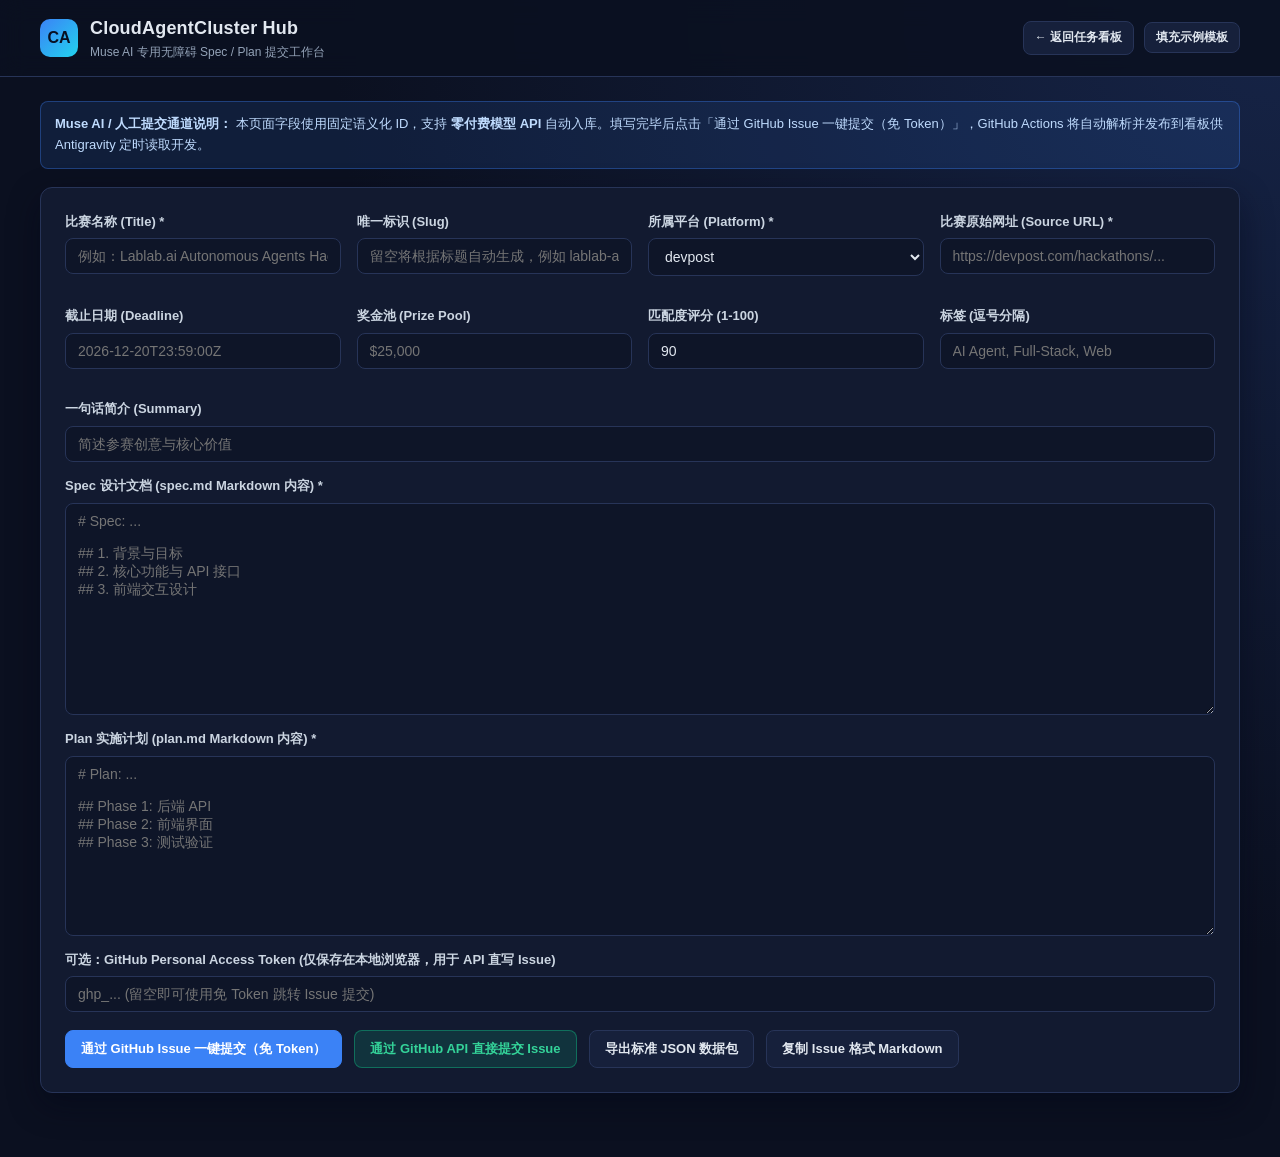
==== site/submit.html @ 7f3832cb "feat: initialize CloudAgentCluster hackathon automation hub" ====
<!DOCTYPE html>
<html lang="zh-CN">
<head>
  <meta charset="UTF-8" />
  <meta name="viewport" content="width=device-width, initial-scale=1.0" />
  <title>提交 Spec & Plan — CloudAgentCluster Hub</title>
  <link rel="stylesheet" href="assets/style.css" />
</head>
<body>
  <header class="topbar">
    <div class="topbar-inner">
      <div class="brand">
        <div class="brand-badge">CA</div>
        <div>
          <div class="brand-title">CloudAgentCluster Hub</div>
          <div class="brand-sub">Muse AI 专用无障碍 Spec / Plan 提交工作台</div>
        </div>
      </div>
      <nav class="nav-actions">
        <a href="index.html" class="btn btn-sm">← 返回任务看板</a>
        <button id="btn-fill-sample" type="button" class="btn btn-sm">填充示例模板</button>
      </nav>
    </div>
  </header>

  <main class="container">
    <div class="notice">
      <strong>Muse AI / 人工提交通道说明：</strong> 本页面字段使用固定语义化 ID，支持 <strong>零付费模型 API</strong> 自动入库。填写完毕后点击「通过 GitHub Issue 一键提交（免 Token）」，GitHub Actions 将自动解析并发布到看板供 Antigravity 定时读取开发。
    </div>

    <form id="spec-submit-form" class="form-panel">
      <div class="form-grid">
        <div class="form-field">
          <label for="hackathon-title">比赛名称 (Title) *</label>
          <input id="hackathon-title" name="title" class="input" type="text" required placeholder="例如：Lablab.ai Autonomous Agents Hackathon 2026" />
        </div>
        <div class="form-field">
          <label for="hackathon-slug">唯一标识 (Slug)</label>
          <input id="hackathon-slug" name="slug" class="input" type="text" placeholder="留空将根据标题自动生成，例如 lablab-agents-2026" />
        </div>
        <div class="form-field">
          <label for="hackathon-platform">所属平台 (Platform) *</label>
          <select id="hackathon-platform" name="platform">
            <option value="devpost">devpost</option>
            <option value="lablab">lablab</option>
            <option value="dorahacks">dorahacks</option>
            <option value="other">other</option>
          </select>
        </div>
        <div class="form-field">
          <label for="hackathon-url">比赛原始网址 (Source URL) *</label>
          <input id="hackathon-url" name="source_url" class="input" type="url" required placeholder="https://devpost.com/hackathons/..." />
        </div>
        <div class="form-field">
          <label for="hackathon-deadline">截止日期 (Deadline)</label>
          <input id="hackathon-deadline" name="deadline" class="input" type="text" placeholder="2026-12-20T23:59:00Z" />
        </div>
        <div class="form-field">
          <label for="hackathon-prize">奖金池 (Prize Pool)</label>
          <input id="hackathon-prize" name="prize_pool" class="input" type="text" placeholder="$25,000" />
        </div>
        <div class="form-field">
          <label for="hackathon-score">匹配度评分 (1-100)</label>
          <input id="hackathon-score" name="match_score" class="input" type="number" min="1" max="100" value="90" />
        </div>
        <div class="form-field">
          <label for="hackathon-tags">标签 (逗号分隔)</label>
          <input id="hackathon-tags" name="tags" class="input" type="text" placeholder="AI Agent, Full-Stack, Web" />
        </div>
      </div>

      <div class="form-field">
        <label for="hackathon-summary">一句话简介 (Summary)</label>
        <input id="hackathon-summary" name="summary" class="input" type="text" placeholder="简述参赛创意与核心价值" />
      </div>

      <div class="form-field">
        <label for="spec-content">Spec 设计文档 (spec.md Markdown 内容) *</label>
        <textarea id="spec-content" name="spec_content" rows="12" required placeholder="# Spec: ...&#10;&#10;## 1. 背景与目标&#10;## 2. 核心功能与 API 接口&#10;## 3. 前端交互设计"></textarea>
      </div>

      <div class="form-field">
        <label for="plan-content">Plan 实施计划 (plan.md Markdown 内容) *</label>
        <textarea id="plan-content" name="plan_content" rows="10" required placeholder="# Plan: ...&#10;&#10;## Phase 1: 后端 API&#10;## Phase 2: 前端界面&#10;## Phase 3: 测试验证"></textarea>
      </div>

      <div class="form-field">
        <label for="github-token">可选：GitHub Personal Access Token (仅保存在本地浏览器，用于 API 直写 Issue)</label>
        <input id="github-token" name="github_token" class="input" type="password" placeholder="ghp_... (留空即可使用免 Token 跳转 Issue 提交)" />
      </div>

      <div class="form-actions">
        <button id="btn-submit-issue" type="button" class="btn btn-primary">通过 GitHub Issue 一键提交（免 Token）</button>
        <button id="btn-submit-api" type="button" class="btn btn-success">通过 GitHub API 直接提交 Issue</button>
        <button id="btn-download-json" type="button" class="btn">导出标准 JSON 数据包</button>
        <button id="btn-copy-markdown" type="button" class="btn">复制 Issue 格式 Markdown</button>
      </div>
    </form>

    <section id="payload-preview-box" class="form-panel" style="margin-top:20px; display:none;">
      <h3 style="margin-bottom:8px;">已生成的结构化 Issue Markdown（若超长可复制粘贴到 GitHub Issue）</h3>
      <pre id="payload-preview" class="raw-pre"></pre>
    </section>
  </main>

  <div id="toast" class="toast"></div>

  <script src="assets/app.js"></script>
</body>
</html>
---- site/assets/style.css ----
:root {
  --bg: #0b1020;
  --bg-elevated: #121a30;
  --bg-card: #16203b;
  --bg-input: #0e1528;
  --border: #273458;
  --border-focus: #60a5fa;
  --text: #e2e8f0;
  --text-muted: #94a3b8;
  --accent: #3b82f6;
  --accent-hover: #2563eb;
  --cyan: #22d3ee;
  --green: #10b981;
  --amber: #f59e0b;
  --red: #ef4444;
  --purple: #a855f7;
  --radius: 12px;
  --shadow: 0 12px 32px rgba(2, 6, 23, 0.45);
}

* {
  box-sizing: border-box;
  margin: 0;
  padding: 0;
}

body {
  font-family: -apple-system, BlinkMacSystemFont, "Segoe UI", Roboto, "PingFang SC", "Microsoft YaHei", sans-serif;
  background: radial-gradient(circle at top right, #162447 0%, var(--bg) 55%);
  color: var(--text);
  min-height: 100vh;
  line-height: 1.6;
}

a {
  color: var(--cyan);
  text-decoration: none;
}

a:hover {
  text-decoration: underline;
}

.topbar {
  position: sticky;
  top: 0;
  z-index: 40;
  background: rgba(11, 16, 32, 0.88);
  backdrop-filter: blur(12px);
  border-bottom: 1px solid var(--border);
}

.topbar-inner {
  max-width: 1240px;
  margin: 0 auto;
  padding: 14px 20px;
  display: flex;
  align-items: center;
  justify-content: space-between;
  gap: 16px;
  flex-wrap: wrap;
}

.brand {
  display: flex;
  align-items: center;
  gap: 12px;
}

.brand-badge {
  width: 38px;
  height: 38px;
  border-radius: 10px;
  background: linear-gradient(135deg, var(--accent), var(--cyan));
  display: grid;
  place-items: center;
  font-weight: 800;
  color: #081022;
  font-size: 16px;
}

.brand-title {
  font-size: 18px;
  font-weight: 700;
  letter-spacing: 0.2px;
}

.brand-sub {
  font-size: 12px;
  color: var(--text-muted);
}

.nav-actions {
  display: flex;
  align-items: center;
  gap: 10px;
  flex-wrap: wrap;
}

.container {
  max-width: 1240px;
  margin: 0 auto;
  padding: 24px 20px 64px;
}

.hero-banner {
  background: linear-gradient(135deg, rgba(59, 130, 246, 0.14), rgba(34, 211, 238, 0.08));
  border: 1px solid var(--border);
  border-radius: var(--radius);
  padding: 20px 24px;
  margin-bottom: 22px;
  display: flex;
  justify-content: space-between;
  align-items: center;
  gap: 16px;
  flex-wrap: wrap;
}

.hero-banner h1 {
  font-size: 22px;
  margin-bottom: 6px;
}

.hero-banner p {
  color: var(--text-muted);
  font-size: 14px;
}

.stats-grid {
  display: grid;
  grid-template-columns: repeat(auto-fit, minmax(210px, 1fr));
  gap: 14px;
  margin-bottom: 22px;
}

.stat-card {
  background: var(--bg-elevated);
  border: 1px solid var(--border);
  border-radius: var(--radius);
  padding: 16px 18px;
}

.stat-label {
  font-size: 12px;
  color: var(--text-muted);
  text-transform: uppercase;
  letter-spacing: 0.6px;
}

.stat-value {
  font-size: 28px;
  font-weight: 700;
  margin-top: 6px;
}

.stat-pending { color: var(--amber); }
.stat-progress { color: var(--cyan); }
.stat-completed { color: var(--green); }

.toolbar {
  display: flex;
  gap: 12px;
  margin-bottom: 20px;
  flex-wrap: wrap;
  align-items: center;
  justify-content: space-between;
}

.filter-group {
  display: flex;
  gap: 8px;
  flex-wrap: wrap;
  align-items: center;
}

.input, select, textarea {
  background: var(--bg-input);
  border: 1px solid var(--border);
  border-radius: 8px;
  color: var(--text);
  padding: 9px 12px;
  font-size: 14px;
  font-family: inherit;
  outline: none;
  transition: border-color 0.15s ease;
}

.input:focus, select:focus, textarea:focus {
  border-color: var(--border-focus);
}

.btn {
  display: inline-flex;
  align-items: center;
  justify-content: center;
  gap: 6px;
  padding: 9px 15px;
  border-radius: 8px;
  border: 1px solid var(--border);
  background: var(--bg-card);
  color: var(--text);
  font-size: 13px;
  font-weight: 600;
  cursor: pointer;
  transition: all 0.15s ease;
  text-decoration: none;
}

.btn:hover {
  border-color: var(--accent);
  text-decoration: none;
  transform: translateY(-1px);
}

.btn-primary {
  background: var(--accent);
  border-color: var(--accent);
  color: #ffffff;
}

.btn-primary:hover {
  background: var(--accent-hover);
}

.btn-success {
  background: rgba(16, 185, 129, 0.16);
  border-color: rgba(16, 185, 129, 0.45);
  color: #34d399;
}

.btn-warning {
  background: rgba(245, 158, 11, 0.16);
  border-color: rgba(245, 158, 11, 0.45);
  color: #fbbf24;
}

.btn-sm {
  padding: 6px 11px;
  font-size: 12px;
}

.cards-grid {
  display: grid;
  grid-template-columns: repeat(auto-fill, minmax(360px, 1fr));
  gap: 16px;
}

.card {
  background: var(--bg-card);
  border: 1px solid var(--border);
  border-radius: var(--radius);
  padding: 18px;
  display: flex;
  flex-direction: column;
  gap: 12px;
  box-shadow: var(--shadow);
}

.card-top {
  display: flex;
  justify-content: space-between;
  align-items: flex-start;
  gap: 10px;
}

.badge-row {
  display: flex;
  gap: 6px;
  flex-wrap: wrap;
}

.badge {
  display: inline-block;
  padding: 3px 9px;
  border-radius: 999px;
  font-size: 11px;
  font-weight: 700;
  letter-spacing: 0.3px;
  text-transform: uppercase;
}

.badge-devpost { background: rgba(59, 130, 246, 0.2); color: #93c5fd; }
.badge-lablab { background: rgba(168, 85, 247, 0.2); color: #d8b4fe; }
.badge-dorahacks { background: rgba(245, 158, 11, 0.2); color: #fcd34d; }
.badge-other { background: rgba(148, 163, 184, 0.2); color: #cbd5e1; }

.status-pending_dev { background: rgba(245, 158, 11, 0.2); color: #fbbf24; border: 1px solid rgba(245, 158, 11, 0.4); }
.status-in_progress { background: rgba(34, 211, 238, 0.2); color: #22d3ee; border: 1px solid rgba(34, 211, 238, 0.4); }
.status-completed { background: rgba(16, 185, 129, 0.2); color: #34d399; border: 1px solid rgba(16, 185, 129, 0.4); }
.status-failed { background: rgba(239, 68, 68, 0.2); color: #f87171; border: 1px solid rgba(239, 68, 68, 0.4); }

.score-pill {
  font-size: 12px;
  font-weight: 700;
  color: var(--cyan);
  background: rgba(34, 211, 238, 0.12);
  border: 1px solid rgba(34, 211, 238, 0.3);
  padding: 3px 9px;
  border-radius: 999px;
  white-space: nowrap;
}

.card-title {
  font-size: 17px;
  font-weight: 700;
  line-height: 1.4;
}

.card-summary {
  font-size: 13px;
  color: var(--text-muted);
}

.meta-grid {
  display: grid;
  grid-template-columns: 1fr 1fr;
  gap: 8px;
  font-size: 12px;
  color: var(--text-muted);
  background: rgba(11, 16, 32, 0.45);
  padding: 10px 12px;
  border-radius: 8px;
}

.meta-grid strong {
  color: var(--text);
}

.tags-list {
  display: flex;
  gap: 6px;
  flex-wrap: wrap;
}

.tag {
  font-size: 11px;
  padding: 2px 8px;
  border-radius: 6px;
  background: var(--bg-input);
  border: 1px solid var(--border);
  color: var(--text-muted);
}

.card-actions {
  margin-top: auto;
  display: flex;
  gap: 8px;
  flex-wrap: wrap;
  padding-top: 6px;
}

/* Modal */
.modal-backdrop {
  position: fixed;
  inset: 0;
  background: rgba(2, 6, 23, 0.78);
  display: none;
  align-items: center;
  justify-content: center;
  padding: 20px;
  z-index: 100;
}

.modal-backdrop.open {
  display: flex;
}

.modal {
  background: var(--bg-elevated);
  border: 1px solid var(--border);
  border-radius: 14px;
  width: min(960px, 100%);
  max-height: 88vh;
  display: flex;
  flex-direction: column;
  box-shadow: var(--shadow);
}

.modal-header {
  padding: 16px 20px;
  border-bottom: 1px solid var(--border);
  display: flex;
  justify-content: space-between;
  align-items: center;
  gap: 12px;
}

.modal-tabs {
  display: flex;
  gap: 8px;
  padding: 12px 20px;
  border-bottom: 1px solid var(--border);
  background: rgba(11, 16, 32, 0.5);
  flex-wrap: wrap;
  align-items: center;
  justify-content: space-between;
}

.tab-buttons {
  display: flex;
  gap: 8px;
}

.tab-btn.active {
  background: var(--accent);
  border-color: var(--accent);
  color: #fff;
}

.modal-body {
  padding: 20px;
  overflow-y: auto;
  flex: 1;
}

.markdown-view h1, .markdown-view h2, .markdown-view h3 {
  margin: 16px 0 8px;
  color: #f8fafc;
}

.markdown-view h1 { font-size: 20px; border-bottom: 1px solid var(--border); padding-bottom: 6px; }
.markdown-view h2 { font-size: 17px; color: var(--cyan); }
.markdown-view h3 { font-size: 15px; }
.markdown-view p { margin: 8px 0; color: #cbd5e1; }
.markdown-view ul, .markdown-view ol { margin: 8px 0 8px 22px; color: #cbd5e1; }
.markdown-view li { margin: 4px 0; }
.markdown-view code {
  background: var(--bg-input);
  border: 1px solid var(--border);
  padding: 2px 5px;
  border-radius: 4px;
  font-family: Consolas, Monaco, monospace;
  font-size: 12.5px;
  color: #93c5fd;
}
.markdown-view pre {
  background: var(--bg-input);
  border: 1px solid var(--border);
  padding: 12px;
  border-radius: 8px;
  overflow-x: auto;
  margin: 10px 0;
}
.markdown-view pre code {
  border: none;
  padding: 0;
}

.raw-pre {
  background: var(--bg-input);
  border: 1px solid var(--border);
  border-radius: 8px;
  padding: 14px;
  font-family: Consolas, Monaco, monospace;
  font-size: 13px;
  white-space: pre-wrap;
  word-break: break-word;
  color: #cbd5e1;
}

/* Submit Page */
.form-panel {
  background: var(--bg-elevated);
  border: 1px solid var(--border);
  border-radius: var(--radius);
  padding: 24px;
  box-shadow: var(--shadow);
}

.form-grid {
  display: grid;
  grid-template-columns: repeat(auto-fit, minmax(260px, 1fr));
  gap: 16px;
  margin-bottom: 16px;
}

.form-field {
  display: flex;
  flex-direction: column;
  gap: 6px;
  margin-bottom: 14px;
}

.form-field label {
  font-size: 13px;
  font-weight: 600;
  color: #cbd5e1;
}

.form-field small {
  font-size: 12px;
  color: var(--text-muted);
}

.form-actions {
  display: flex;
  gap: 12px;
  flex-wrap: wrap;
  margin-top: 18px;
}

.notice {
  background: rgba(59, 130, 246, 0.12);
  border: 1px solid rgba(59, 130, 246, 0.35);
  border-radius: 8px;
  padding: 12px 14px;
  font-size: 13px;
  color: #bfdbfe;
  margin-bottom: 18px;
}

.empty-state {
  background: var(--bg-elevated);
  border: 1px dashed var(--border);
  border-radius: var(--radius);
  padding: 40px 20px;
  text-align: center;
  color: var(--text-muted);
}

.toast {
  position: fixed;
  right: 20px;
  bottom: 20px;
  background: #1e293b;
  border: 1px solid var(--cyan);
  color: var(--text);
  padding: 12px 16px;
  border-radius: 10px;
  box-shadow: var(--shadow);
  z-index: 200;
  display: none;
  font-size: 13px;
}

.toast.show {
  display: block;
}
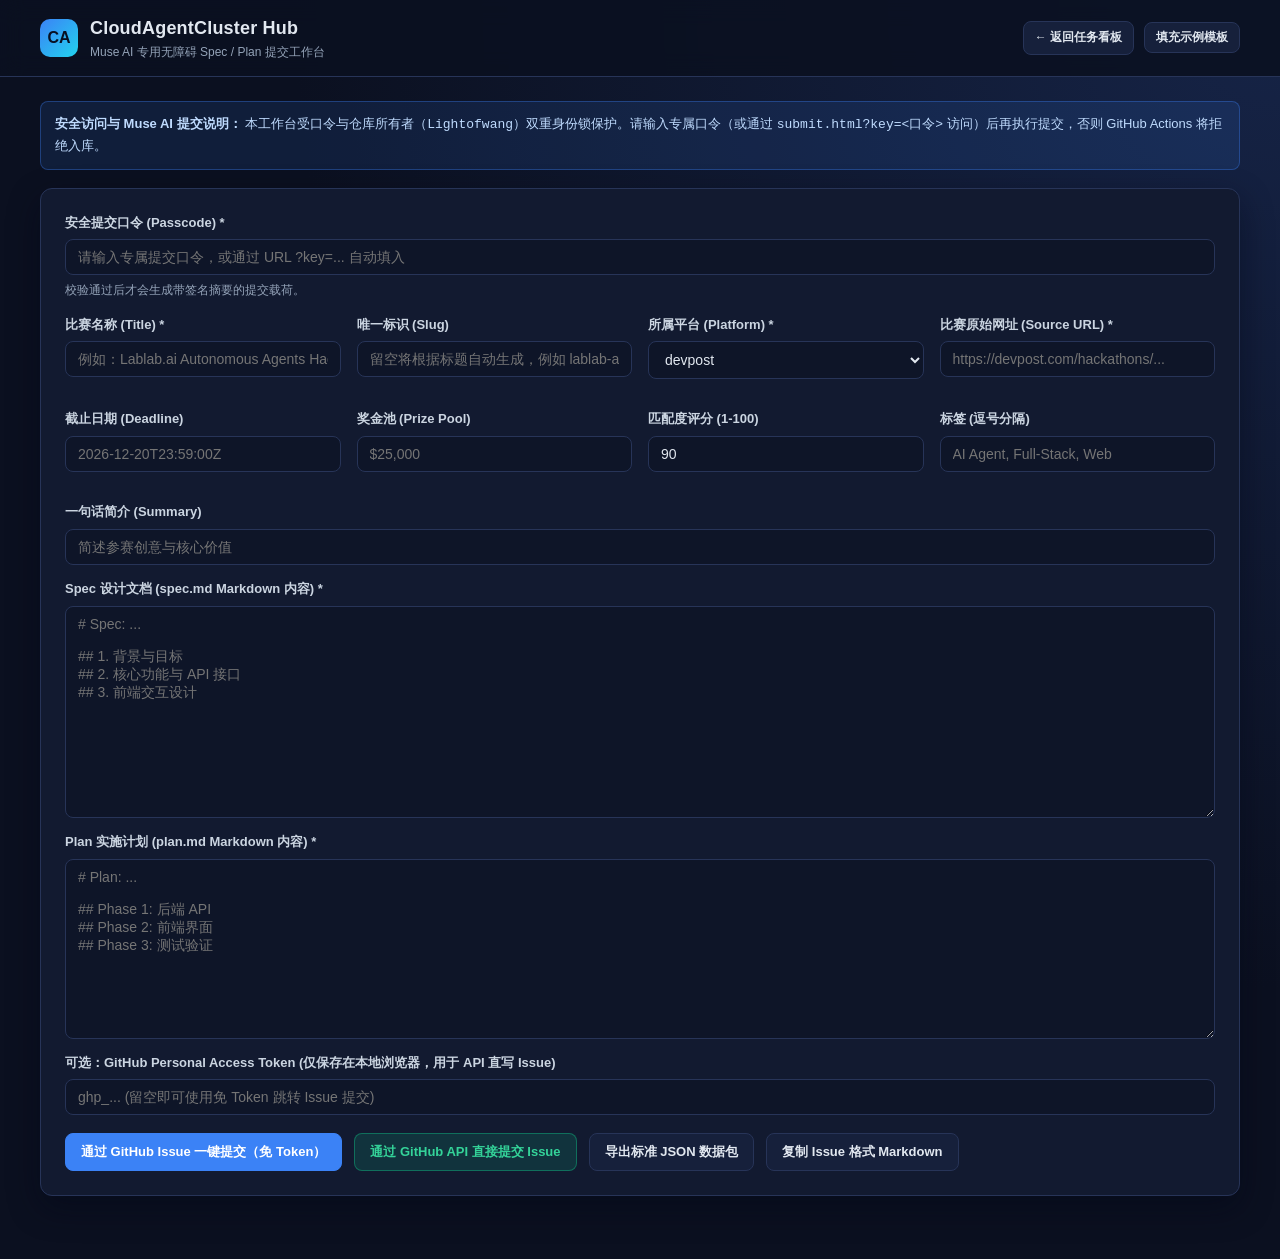
==== commit a3bb527e: "security(hub): enforce owner-only and passcode protection for spec submissions" ====
--- a/site/submit.html
+++ b/site/submit.html
@@ -25,10 +25,15 @@
 
   <main class="container">
     <div class="notice">
-      <strong>Muse AI / 人工提交通道说明：</strong> 本页面字段使用固定语义化 ID，支持 <strong>零付费模型 API</strong> 自动入库。填写完毕后点击「通过 GitHub Issue 一键提交（免 Token）」，GitHub Actions 将自动解析并发布到看板供 Antigravity 定时读取开发。
+      <strong>安全访问与 Muse AI 提交说明：</strong> 本工作台受口令与仓库所有者（<code>Lightofwang</code>）双重身份锁保护。请输入专属口令（或通过 <code>submit.html?key=&lt;口令&gt;</code> 访问）后再执行提交，否则 GitHub Actions 将拒绝入库。
     </div>
 
     <form id="spec-submit-form" class="form-panel">
+      <div class="form-field">
+        <label for="submit-passcode">安全提交口令 (Passcode) *</label>
+        <input id="submit-passcode" name="passcode" class="input" type="password" required placeholder="请输入专属提交口令，或通过 URL ?key=... 自动填入" />
+        <small>校验通过后才会生成带签名摘要的提交载荷。</small>
+      </div>
       <div class="form-grid">
         <div class="form-field">
           <label for="hackathon-title">比赛名称 (Title) *</label>
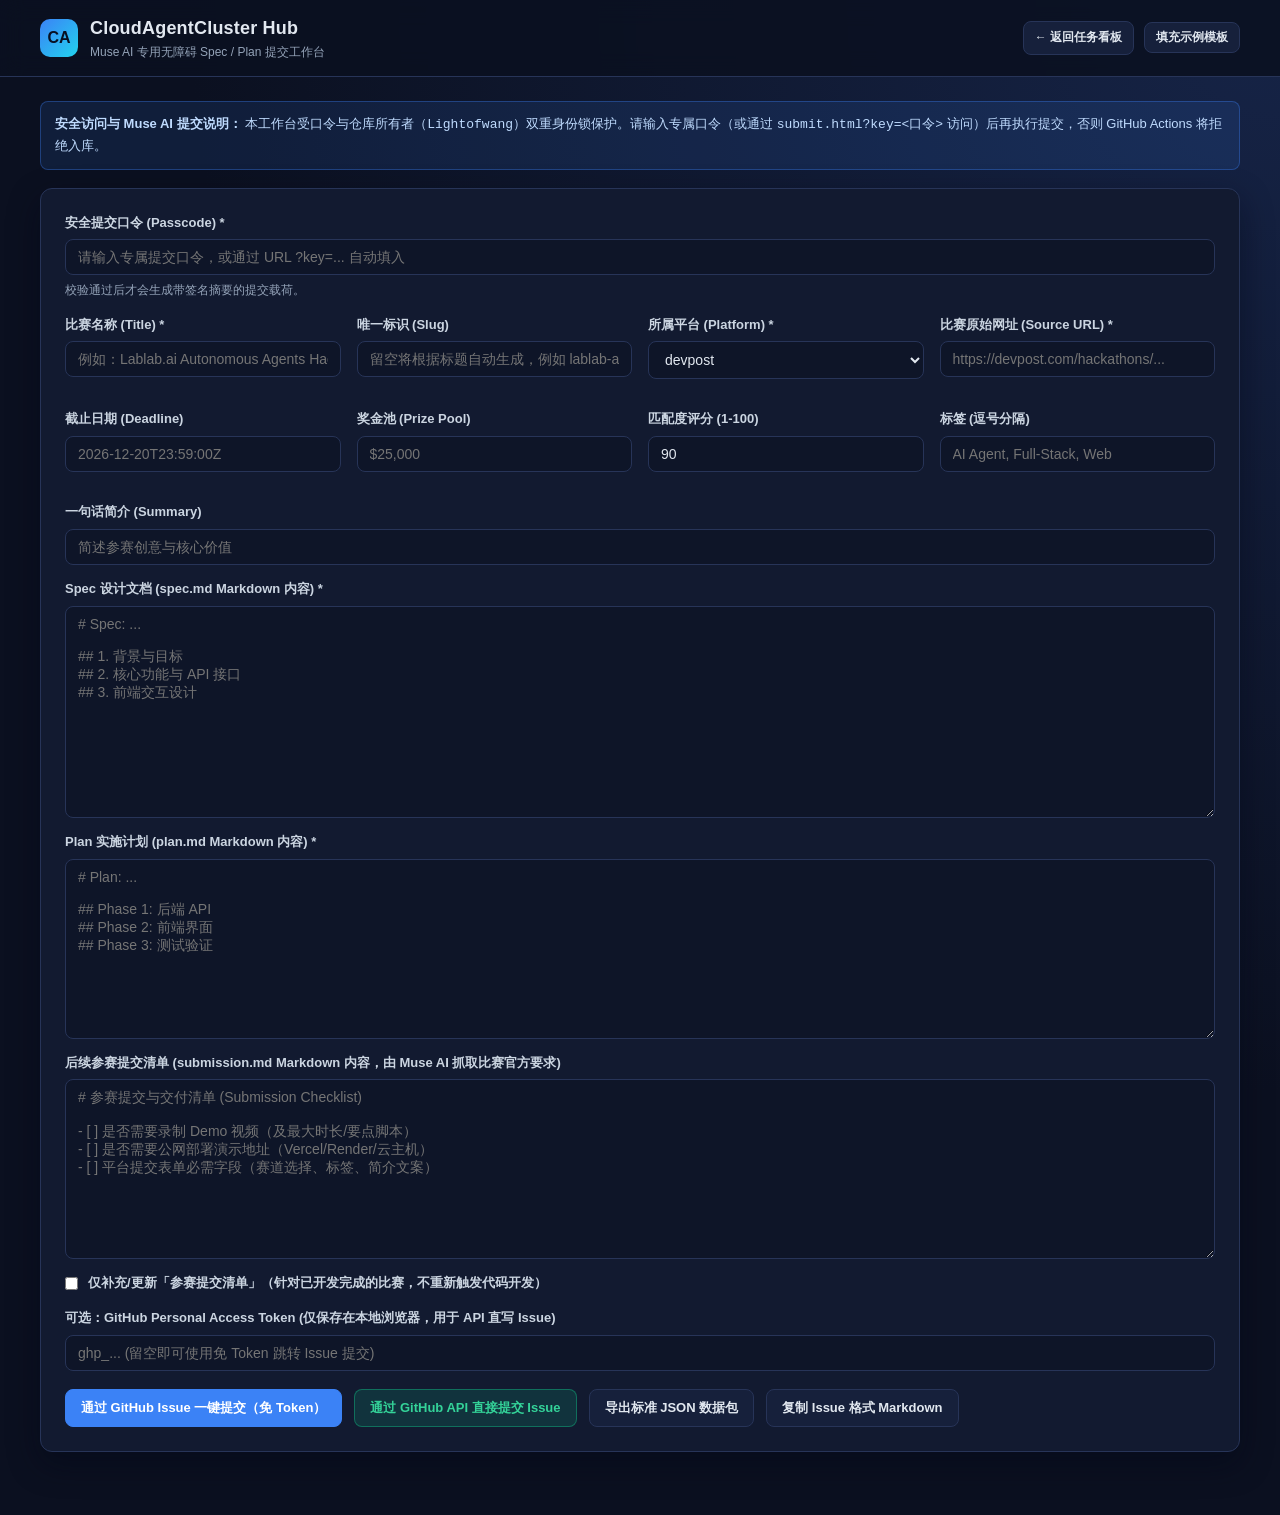
==== commit 1d7cc7bc: "feat(hub): add post-dev submission checklist (submission.md) and backfill mode" ====
--- a/site/submit.html
+++ b/site/submit.html
@@ -90,6 +90,16 @@
       </div>
 
       <div class="form-field">
+        <label for="submission-content">后续参赛提交清单 (submission.md Markdown 内容，由 Muse AI 抓取比赛官方要求)</label>
+        <textarea id="submission-content" name="submission_content" rows="10" placeholder="# 参赛提交与交付清单 (Submission Checklist)&#10;&#10;- [ ] 是否需要录制 Demo 视频（及最大时长/要点脚本）&#10;- [ ] 是否需要公网部署演示地址（Vercel/Render/云主机）&#10;- [ ] 平台提交表单必需字段（赛道选择、标签、简介文案）"></textarea>
+      </div>
+
+      <div class="form-field" style="flex-direction:row;align-items:center;gap:10px;">
+        <input id="submission-only-mode" name="submission_only" type="checkbox" style="width:auto;" />
+        <label for="submission-only-mode" style="margin:0;">仅补充/更新「参赛提交清单」（针对已开发完成的比赛，不重新触发代码开发）</label>
+      </div>
+
+      <div class="form-field">
         <label for="github-token">可选：GitHub Personal Access Token (仅保存在本地浏览器，用于 API 直写 Issue)</label>
         <input id="github-token" name="github_token" class="input" type="password" placeholder="ghp_... (留空即可使用免 Token 跳转 Issue 提交)" />
       </div>
@@ -110,6 +120,6 @@
 
   <div id="toast" class="toast"></div>
 
-  <script src="assets/app.js"></script>
+  <script src="assets/app.js?v=20261116-2"></script>
 </body>
 </html>
